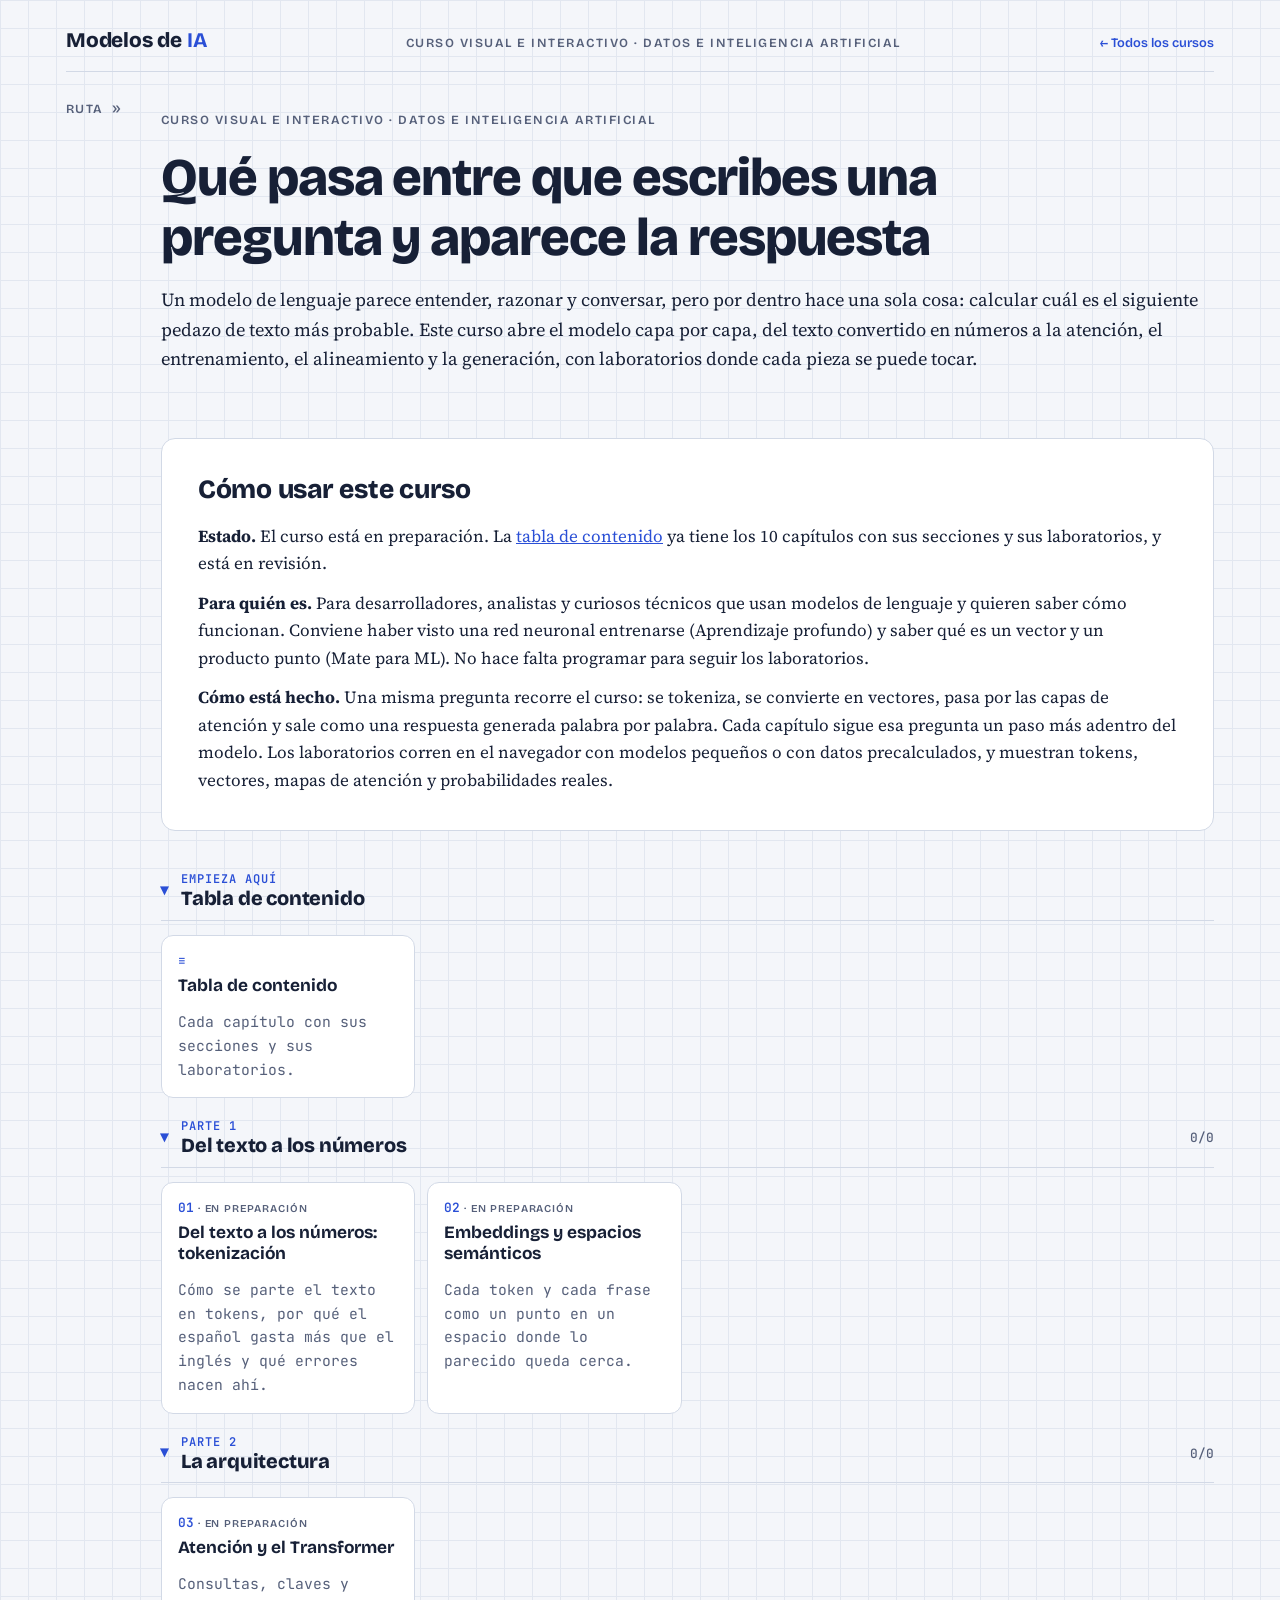
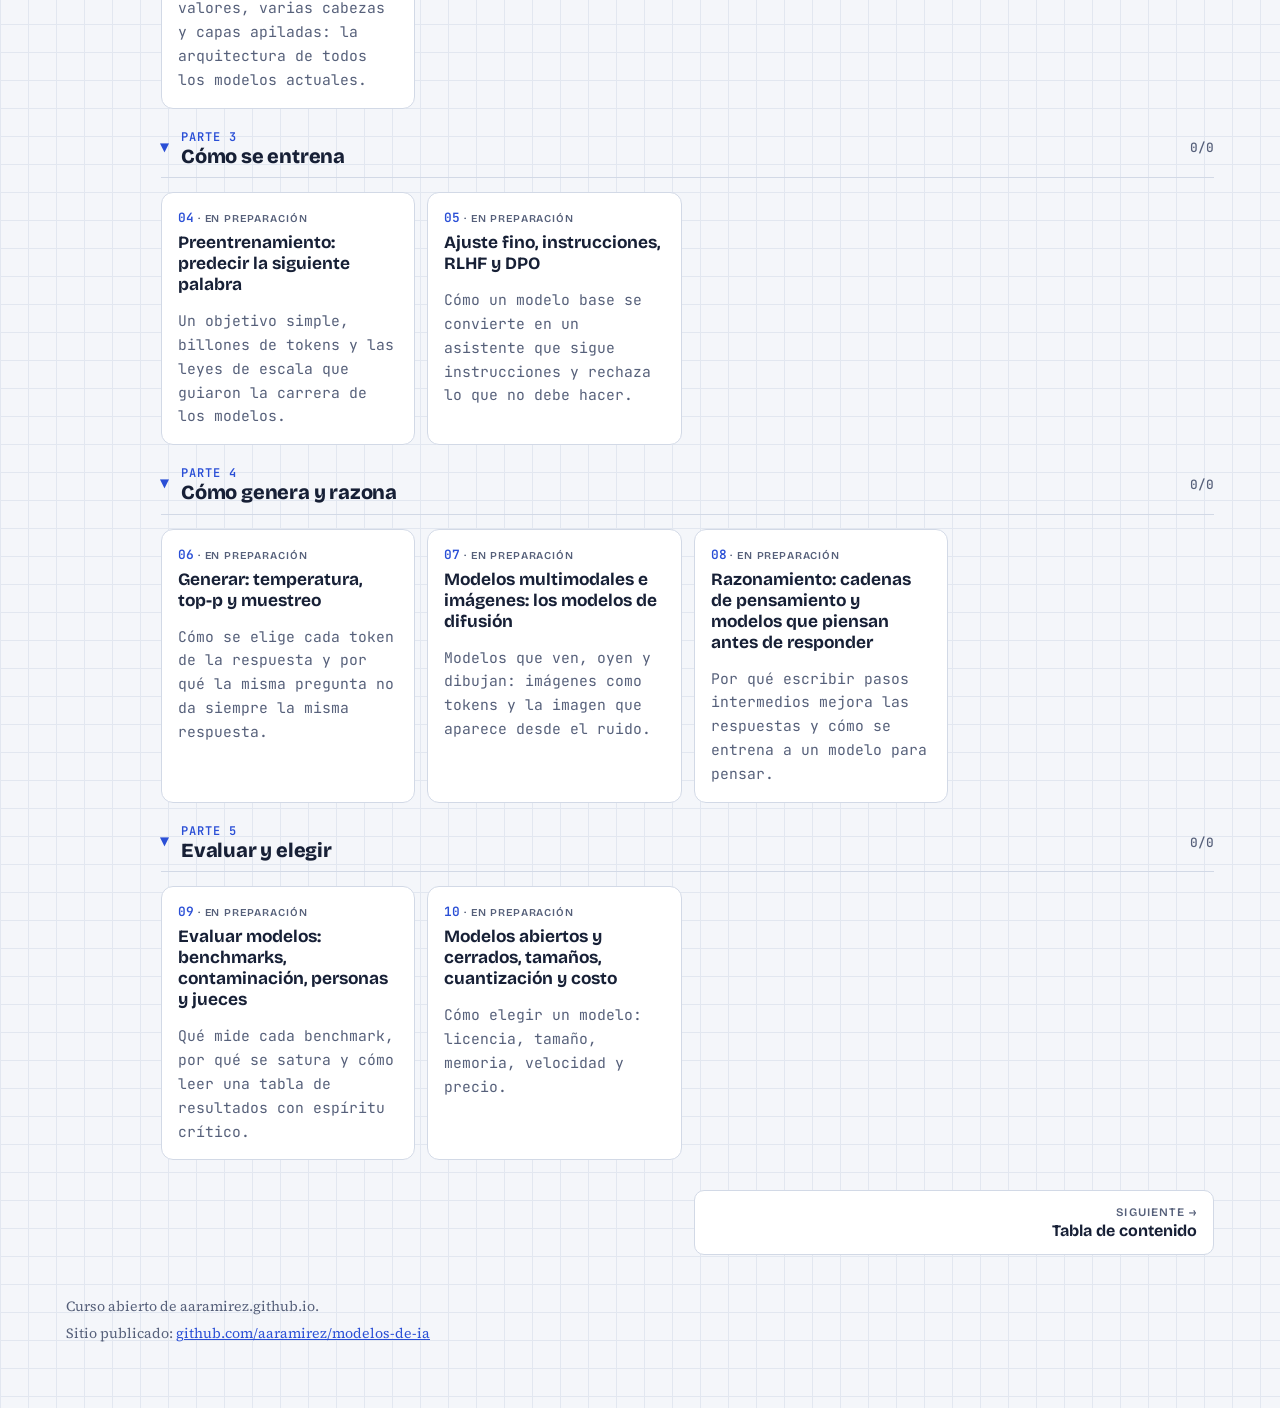
==== index.html @ e54ba70a "Portada y tabla de contenido para revisión" ====
<!doctype html>
<html lang="es">
<head>
<!-- Google Tag Manager -->
<script>(function(w,d,s,l,i){w[l]=w[l]||[];w[l].push({'gtm.start':
new Date().getTime(),event:'gtm.js'});var f=d.getElementsByTagName(s)[0],
j=d.createElement(s),dl=l!='dataLayer'?'&l='+l:'';j.async=true;j.src=
'https://www.googletagmanager.com/gtm.js?id='+i+dl;f.parentNode.insertBefore(j,f);
})(window,document,'script','dataLayer','GTM-KX76XF8R');</script>
<!-- End Google Tag Manager -->
<meta charset="utf-8">
<meta name="viewport" content="width=device-width, initial-scale=1, viewport-fit=cover">
<title>Modelos de IA</title>
<meta name="claude:viewport-fit-sides" content="cover">
<meta name="description" content="Cómo funciona por dentro un modelo de lenguaje: tokens, embeddings, atención y el Transformer, cómo se entrena y se alinea, cómo genera y razona, y cómo se evalúa y se elige.">
<link rel="preconnect" href="https://fonts.googleapis.com">
<link rel="preconnect" href="https://fonts.gstatic.com" crossorigin>
<link rel="stylesheet" href="https://fonts.googleapis.com/css2?family=Bricolage+Grotesque:opsz,wght@12..96,500;12..96,700;12..96,800&family=JetBrains+Mono:wght@400;600&family=Source+Serif+4:ital,opsz,wght@0,8..60,400;0,8..60,600;1,8..60,400;1,8..60,600&display=swap">
<link rel="stylesheet" href="assets/style.css">
</head>
<body>
<!-- Google Tag Manager (noscript) -->
<noscript><iframe src="https://www.googletagmanager.com/ns.html?id=GTM-KX76XF8R"
height="0" width="0" style="display:none;visibility:hidden"></iframe></noscript>
<!-- End Google Tag Manager (noscript) -->
<div class="wrap" data-page="index">
<header class="topbar"><a class="brand" href="index.html">Modelos de <b>IA</b></a><span class="eyebrow">Curso visual e interactivo · Datos e inteligencia artificial</span><a class="al-sitio" href="https://aaramirez.github.io/">← Todos los cursos</a></header>
<div class="layout">
<nav class="toc" id="toc" aria-label="Ruta de aprendizaje"></nav>
<main>

<header class="hero">
  <span class="eyebrow">Curso visual e interactivo · Datos e inteligencia artificial</span>
  <h1>Qué pasa entre que escribes una pregunta y aparece la respuesta</h1>
  <p class="lede">Un modelo de lenguaje parece entender, razonar y conversar, pero por dentro hace una sola cosa: calcular cuál es el siguiente pedazo de texto más probable. Este curso abre el modelo capa por capa, del texto convertido en números a la atención, el entrenamiento, el alineamiento y la generación, con laboratorios donde cada pieza se puede tocar.</p>
</header>

<section>
  <h2>Cómo usar este curso</h2>
  <div class="prose">
    <p><b>Estado.</b> El curso está en preparación. La <a href="temario.html">tabla de contenido</a> ya tiene los 10 capítulos con sus secciones y sus laboratorios, y está en revisión.</p>
    <p><b>Para quién es.</b> Para desarrolladores, analistas y curiosos técnicos que usan modelos de lenguaje y quieren saber cómo funcionan. Conviene haber visto una red neuronal entrenarse (Aprendizaje profundo) y saber qué es un vector y un producto punto (Mate para ML). No hace falta programar para seguir los laboratorios.</p>
    <p><b>Cómo está hecho.</b> Una misma pregunta recorre el curso: se tokeniza, se convierte en vectores, pasa por las capas de atención y sale como una respuesta generada palabra por palabra. Cada capítulo sigue esa pregunta un paso más adentro del modelo. Los laboratorios corren en el navegador con modelos pequeños o con datos precalculados, y muestran tokens, vectores, mapas de atención y probabilidades reales.</p>
  </div>
</section>

<details class="stage" id="temario" open><summary><h2><span class="pn">Empieza aquí</span> Tabla de contenido</h2></summary>
  <div class="mods">
    <a class="mod" href="temario.html"><span class="n">≡</span><b>Tabla de contenido</b><p>Cada capítulo con sus secciones y sus laboratorios.</p></a>
  </div>
</details>

<details class="stage" id="parte-1" open><summary><h2><span class="pn">Parte 1</span> Del texto a los números</h2><span class="cuenta" data-etapa-cuenta="1"></span></summary>
  <div class="mods">
    <div class="mod soon" data-id="tokenizacion"><span class="n">01</span><b>Del texto a los números: tokenización</b><p>Cómo se parte el texto en tokens, por qué el español gasta más que el inglés y qué errores nacen ahí.</p></div>
    <div class="mod soon" data-id="embeddings"><span class="n">02</span><b>Embeddings y espacios semánticos</b><p>Cada token y cada frase como un punto en un espacio donde lo parecido queda cerca.</p></div>
  </div>
</details>

<details class="stage" id="parte-2" open><summary><h2><span class="pn">Parte 2</span> La arquitectura</h2><span class="cuenta" data-etapa-cuenta="2"></span></summary>
  <div class="mods">
    <div class="mod soon" data-id="atencion-y-transformer"><span class="n">03</span><b>Atención y el Transformer</b><p>Consultas, claves y valores, varias cabezas y capas apiladas: la arquitectura de todos los modelos actuales.</p></div>
  </div>
</details>

<details class="stage" id="parte-3" open><summary><h2><span class="pn">Parte 3</span> Cómo se entrena</h2><span class="cuenta" data-etapa-cuenta="3"></span></summary>
  <div class="mods">
    <div class="mod soon" data-id="preentrenamiento"><span class="n">04</span><b>Preentrenamiento: predecir la siguiente palabra</b><p>Un objetivo simple, billones de tokens y las leyes de escala que guiaron la carrera de los modelos.</p></div>
    <div class="mod soon" data-id="ajuste-y-alineamiento"><span class="n">05</span><b>Ajuste fino, instrucciones, RLHF y DPO</b><p>Cómo un modelo base se convierte en un asistente que sigue instrucciones y rechaza lo que no debe hacer.</p></div>
  </div>
</details>

<details class="stage" id="parte-4" open><summary><h2><span class="pn">Parte 4</span> Cómo genera y razona</h2><span class="cuenta" data-etapa-cuenta="4"></span></summary>
  <div class="mods">
    <div class="mod soon" data-id="generar"><span class="n">06</span><b>Generar: temperatura, top-p y muestreo</b><p>Cómo se elige cada token de la respuesta y por qué la misma pregunta no da siempre la misma respuesta.</p></div>
    <div class="mod soon" data-id="multimodales-y-difusion"><span class="n">07</span><b>Modelos multimodales e imágenes: los modelos de difusión</b><p>Modelos que ven, oyen y dibujan: imágenes como tokens y la imagen que aparece desde el ruido.</p></div>
    <div class="mod soon" data-id="razonamiento"><span class="n">08</span><b>Razonamiento: cadenas de pensamiento y modelos que piensan antes de responder</b><p>Por qué escribir pasos intermedios mejora las respuestas y cómo se entrena a un modelo para pensar.</p></div>
  </div>
</details>

<details class="stage" id="parte-5" open><summary><h2><span class="pn">Parte 5</span> Evaluar y elegir</h2><span class="cuenta" data-etapa-cuenta="5"></span></summary>
  <div class="mods">
    <div class="mod soon" data-id="evaluar-modelos"><span class="n">09</span><b>Evaluar modelos: benchmarks, contaminación, personas y jueces</b><p>Qué mide cada benchmark, por qué se satura y cómo leer una tabla de resultados con espíritu crítico.</p></div>
    <div class="mod soon" data-id="abiertos-cerrados-y-costo"><span class="n">10</span><b>Modelos abiertos y cerrados, tamaños, cuantización y costo</b><p>Cómo elegir un modelo: licencia, tamaño, memoria, velocidad y precio.</p></div>
  </div>
</details>



<nav class="pager" id="pager" aria-label="Capítulo anterior y siguiente"></nav>
</main>
</div>
<footer><span>Curso abierto de aaramirez.github.io.</span><span>Sitio publicado: <a href="https://github.com/aaramirez/modelos-de-ia" target="_blank" rel="noopener">github.com/aaramirez/modelos-de-ia</a></span></footer>
</div>
<script src="assets/lab.js"></script>
</body>
</html>
---- assets/style.css ----
/* Cuaderno cuadriculado: índice lateral fijo (ruta de aprendizaje) + columna de lectura con laboratorios interactivos */
:root{
  --paper:#f4f6fa; --card:#ffffff; --ink:#172036; --muted:#56607a; --line:#d2d9e6; --grid:#e2e7f0;
  --accent:#2a4fd6; --accent-soft:#e4eaff; --warm:#d4492f; --warm-soft:#fde7e1; --good:#16845a; --good-soft:#dff3ea;
  --mark:rgba(255,206,46,.5);
  --f-display:"Bricolage Grotesque","Segoe UI",system-ui,sans-serif;
  --f-body:"Source Serif 4",Georgia,"Times New Roman",serif;
  --f-mono:"JetBrains Mono",ui-monospace,Consolas,monospace;
}
@media (prefers-color-scheme: dark){
  :root:not([data-theme="light"]){
    --paper:#0e1422; --card:#151d2f; --ink:#e5eaf6; --muted:#9ba6c3; --line:#2b3651; --grid:#1b2438;
    --accent:#8aa4ff; --accent-soft:#1e2a4d; --warm:#ff8166; --warm-soft:#3a2026; --good:#55cf98; --good-soft:#163328;
    --mark:rgba(240,196,40,.32); color-scheme:dark;
  }
}
:root[data-theme="dark"]{
  --paper:#0e1422; --card:#151d2f; --ink:#e5eaf6; --muted:#9ba6c3; --line:#2b3651; --grid:#1b2438;
  --accent:#8aa4ff; --accent-soft:#1e2a4d; --warm:#ff8166; --warm-soft:#3a2026; --good:#55cf98; --good-soft:#163328;
  --mark:rgba(240,196,40,.32); color-scheme:dark;
}
*{box-sizing:border-box}
html{scroll-behavior:smooth;scroll-padding-top:72px}
@media (prefers-reduced-motion: reduce){html{scroll-behavior:auto}}
body{
  margin:0;background-color:var(--paper);color:var(--ink);
  background-image:linear-gradient(var(--grid) 1px,transparent 1px),linear-gradient(90deg,var(--grid) 1px,transparent 1px);
  background-size:28px 28px;
  font:400 17px/1.62 var(--f-body);
}
body::before{content:"";position:fixed;inset:0 0 auto;height:env(safe-area-inset-top,0px);z-index:10;background:var(--paper)}
a{color:var(--accent)}
a:focus-visible,button:focus-visible,input:focus-visible,summary:focus-visible{outline:2px solid var(--accent);outline-offset:2px;border-radius:4px}
.wrap{max-width:1180px;margin:0 auto;padding-left:max(16px,env(safe-area-inset-left,0px));padding-right:max(16px,env(safe-area-inset-right,0px));padding-block:28px 64px}
h1,h2,h3{font-family:var(--f-display);text-wrap:balance;line-height:1.12;margin:0}
h1{font-size:clamp(2rem,5vw,3.3rem);font-weight:800;letter-spacing:-.02em}
h2{font-size:clamp(1.6rem,3.4vw,2.2rem);font-weight:800;letter-spacing:-.01em}
h3{font-size:1.18rem;font-weight:700}
p{margin:0}
var,.v{font-family:var(--f-body);font-style:italic}
.bf{font-weight:700;font-style:normal}
code,.mono{font-family:var(--f-mono);font-size:.86em}
.hl{background:linear-gradient(transparent 58%,var(--mark) 58%);padding:0 .1em}
.eyebrow{font-family:var(--f-display);font-weight:600;font-size:.78rem;letter-spacing:.12em;text-transform:uppercase;color:var(--muted)}

/* Hero */
.hero{display:grid;gap:18px;padding-block:12px 34px}
.hero .lede{font-size:1.15rem;color:var(--ink)}
.eq-hero{display:flex;flex-wrap:wrap;align-items:flex-start;gap:6px 10px;margin-top:8px;padding:22px 20px 16px;background:var(--card);border:1px solid var(--line);border-radius:12px}
.eq-hero .op{font:400 clamp(2rem,6vw,3.4rem)/1 var(--f-body);color:var(--muted);padding-top:2px}
.tk{display:grid;justify-items:center;gap:6px;text-decoration:none;color:var(--ink);padding:2px 6px 6px;border-radius:8px;transition:background .15s}
.tk:hover{background:var(--accent-soft)}
.tk .sym{font:italic 600 clamp(2rem,6vw,3.4rem)/1 var(--f-body);color:var(--accent)}
.tk .sym.bf{font-style:normal}
.tk .lab{font:600 .72rem/1.2 var(--f-display);letter-spacing:.06em;text-transform:uppercase;color:var(--muted);text-align:center;border-top:2px solid var(--accent);padding-top:5px}
.eq-hero .train{flex-basis:100%;font-size:.98rem;color:var(--muted);border-top:1px dashed var(--line);padding-top:12px;margin-top:6px}

/* Layout */
.layout{display:grid;grid-template-columns:230px minmax(0,1fr);gap:40px;align-items:start}
.toc{position:sticky;top:calc(env(safe-area-inset-top,0px) + 16px);display:grid;gap:14px;font-family:var(--f-display)}
.toc ol{list-style:none;margin:0;padding:0;display:grid;gap:2px}
.toc a{display:grid;grid-template-columns:28px 1fr 16px;align-items:center;gap:6px;padding:7px 8px;border-radius:7px;color:var(--ink);text-decoration:none;font-size:.95rem;font-weight:500}
.toc a:hover{background:var(--card)}
.toc a.active{background:var(--card);box-shadow:inset 3px 0 0 var(--accent)}
.toc .n{font-family:var(--f-mono);font-size:.75rem;color:var(--muted)}
.toc .ck{width:14px;height:14px;border-radius:50%;border:1.5px solid var(--line)}
.toc a.done .ck{background:var(--good);border-color:var(--good)}
.prog{display:grid;gap:6px;font-size:.82rem;color:var(--muted)}
.prog .bar{height:6px;background:var(--line);border-radius:3px;overflow:hidden}
.prog .bar i{display:block;height:100%;width:0;background:var(--good);transition:width .3s}
@media (max-width:900px){
  .layout{grid-template-columns:minmax(0,1fr);gap:20px}
  .toc{top:env(safe-area-inset-top,0px);z-index:5;background:var(--paper);margin-inline:-16px;padding:8px 16px;border-bottom:1px solid var(--line)}
  .toc .ruta>summary{display:flex;align-items:baseline;gap:10px;cursor:pointer;padding:4px 0}
  .toc .ruta>summary .aqui{min-width:0;font-size:.92rem;font-weight:600;color:var(--ink);white-space:nowrap;overflow:hidden;text-overflow:ellipsis}
  .toc .ruta>summary::after{content:"▾";margin-left:auto;color:var(--muted)}
  .toc .ruta[open]>summary::after{content:"▴"}
  .toc .ruta[open]{max-height:72vh;overflow-y:auto;padding-bottom:8px}
}

/* Secciones */
main{display:grid;gap:30px;min-width:0}
section{background:var(--card);border:1px solid var(--line);border-radius:14px;padding:clamp(20px,4vw,36px);display:grid;gap:18px;min-width:0}
.sec-head{display:grid;gap:6px}
.sec-head .num{font:600 .8rem var(--f-mono);color:var(--accent)}
.prose{display:grid;gap:12px}
.cards{display:grid;grid-template-columns:repeat(auto-fit,minmax(min(100%,200px),1fr));gap:12px}
.fact{border:1px solid var(--line);border-radius:10px;padding:14px 16px;display:grid;gap:6px;align-content:start;background:var(--paper)}
.fact h3{font-size:1rem}
.fact .ex{font-family:var(--f-mono);font-size:.85rem;color:var(--accent)}
.fact p{font-size:.94rem}
.eq{font-size:1.25rem;padding:12px 16px;background:var(--paper);border-radius:8px;overflow-x:auto;white-space:nowrap}
.eq small{font-size:.8rem;color:var(--muted);font-family:var(--f-display);margin-left:10px;white-space:normal}
.ml{border-left:4px solid var(--good);background:var(--good-soft);padding:12px 16px;border-radius:0 8px 8px 0;display:grid;gap:4px}
.ml>b{font-family:var(--f-display);font-size:.78rem;letter-spacing:.1em;text-transform:uppercase;color:var(--good)}
.tbl{overflow-x:auto}
table{border-collapse:collapse;width:100%;font-size:.94rem}
th,td{text-align:left;padding:8px 10px;border-bottom:1px solid var(--line);vertical-align:top}
th{font-family:var(--f-display);font-size:.82rem;letter-spacing:.02em;color:var(--muted);font-weight:600}
td.num,th.num{text-align:right;font-family:var(--f-mono);font-variant-numeric:tabular-nums}
td .sym{font-size:1.2rem}

/* Laboratorios */
.lab{border:1.5px solid var(--accent);border-radius:12px;padding:16px;display:grid;gap:14px;min-width:0}
.lab-title{display:flex;align-items:baseline;gap:10px;flex-wrap:wrap}
.lab-title .tag{font:700 .7rem var(--f-display);letter-spacing:.12em;text-transform:uppercase;background:var(--accent);color:var(--card);padding:3px 8px;border-radius:4px}
.lab-title h3{font-size:1.05rem}
.lab canvas{width:100%;display:block;border-radius:8px;background:var(--card)}
.lab .hint{font-size:.9rem;color:var(--muted)}
.ctls{display:grid;grid-template-columns:repeat(auto-fit,minmax(min(100%,210px),1fr));gap:10px 18px}
.ctl{display:grid;grid-template-columns:1fr auto;align-items:center;gap:2px 10px;font:500 .86rem var(--f-display)}
.ctl input[type=range]{grid-column:1/-1;width:100%;accent-color:var(--accent)}
.ctl output{font-family:var(--f-mono);font-size:.85rem;color:var(--accent);font-variant-numeric:tabular-nums}
.btns{display:flex;flex-wrap:wrap;gap:6px}
button{font:600 .86rem var(--f-display);border:1px solid var(--line);background:var(--paper);color:var(--ink);padding:7px 12px;border-radius:7px;cursor:pointer}
button:hover{border-color:var(--accent)}
button[aria-pressed="true"]{background:var(--accent);color:var(--card);border-color:var(--accent)}
button.primary{background:var(--accent);color:var(--card);border-color:var(--accent)}
.readout{font-family:var(--f-mono);font-size:.88rem;background:var(--paper);border-radius:8px;padding:10px 12px;display:grid;gap:3px;font-variant-numeric:tabular-nums;overflow-x:auto}
.readout .big{font-size:1.05rem;color:var(--accent);font-weight:600}
.readout .warn{color:var(--warm);font-weight:600}
.readout .ok{color:var(--good);font-weight:600}
.split{display:grid;grid-template-columns:minmax(0,1.3fr) minmax(0,1fr);gap:16px;align-items:start}
@media (max-width:640px){.split{grid-template-columns:minmax(0,1fr)}}

/* Fracción */
.fbar{display:flex;height:34px;border-radius:6px;overflow:hidden;border:1px solid var(--line);gap:2px;background:var(--line)}
.fbar span{flex:1;background:var(--card)}
.fbar span.on{background:var(--accent)}
.trio{display:flex;flex-wrap:wrap;gap:8px 22px;align-items:baseline;font-family:var(--f-mono);font-size:1.25rem}
.trio em{font-style:normal;font-family:var(--f-display);font-size:.75rem;color:var(--muted);display:block;letter-spacing:.06em;text-transform:uppercase}

/* Matriz de confusión */
.cm{display:grid;grid-template-columns:auto 1fr 1fr;gap:4px;font-family:var(--f-display);font-size:.82rem;max-width:380px}
.cm .h{color:var(--muted);text-align:center;align-self:end;padding:4px}
.cm .rh{color:var(--muted);align-self:center;padding-right:6px;text-align:right}
.cm label{display:grid;gap:2px;padding:8px;border-radius:8px;font-weight:600}
.cm label.t{background:var(--good-soft)} .cm label.f{background:var(--warm-soft)}
.cm input{width:100%;font:600 1rem var(--f-mono);padding:4px 6px;border:1px solid var(--line);border-radius:5px;background:var(--card);color:var(--ink)}
.meters{display:grid;gap:8px}
.meter{display:grid;grid-template-columns:110px 1fr 58px;gap:8px;align-items:center;font-size:.86rem;font-family:var(--f-display)}
.meter .track{height:10px;background:var(--paper);border-radius:5px;overflow:hidden;border:1px solid var(--line)}
.meter .track i{display:block;height:100%;background:var(--accent)}
.meter output{font-family:var(--f-mono);text-align:right;font-variant-numeric:tabular-nums}

/* Multiplicación de matrices */
.mm{display:flex;flex-wrap:wrap;align-items:center;gap:12px;font-family:var(--f-mono);overflow-x:auto}
.mat{display:grid;gap:3px;padding:6px 8px;border-left:2px solid var(--ink);border-right:2px solid var(--ink);border-radius:6px}
.mat span{min-width:36px;text-align:center;padding:5px 4px;border-radius:5px;font-variant-numeric:tabular-nums}
.mat span.row{background:var(--accent-soft);color:var(--accent);font-weight:600}
.mat span.col{background:var(--warm-soft);color:var(--warm);font-weight:600}
.mat span.cell{background:var(--good-soft);color:var(--good);font-weight:600}
.mat span.q{color:var(--muted)}
.mm .x{font-size:1.3rem;color:var(--muted)}
.mm .dim{display:block;text-align:center;font-size:.72rem;color:var(--muted)}

/* Cadena */
.chain{display:flex;flex-wrap:wrap;align-items:center;gap:8px;font-family:var(--f-mono);font-size:.9rem}
.chain .box{border:1.5px solid var(--ink);border-radius:8px;padding:8px 12px;background:var(--card);text-align:center}
.chain .box small{display:block;font-family:var(--f-display);color:var(--muted);font-size:.72rem}
.chain .arr{color:var(--muted);text-align:center;font-size:.8rem}
.chain .arr b{display:block;color:var(--warm);font-weight:600}

/* Neurona */
.neuron svg{width:100%;height:auto;display:block}
.neuron text{font-family:var(--f-mono);font-size:13px;fill:var(--ink)}
.neuron .lbl{font-family:var(--f-display);font-size:11px;fill:var(--muted);letter-spacing:.05em}
.legend{display:flex;flex-wrap:wrap;gap:14px;font:500 .82rem var(--f-display);color:var(--muted)}
.legend i{display:inline-block;width:11px;height:11px;border-radius:50%;margin-right:5px;vertical-align:-1px}

/* Softmax */
.sm{display:grid;gap:8px}
.sm-row{display:grid;grid-template-columns:70px 1fr 64px;gap:10px;align-items:center;font:500 .9rem var(--f-display)}
.sm-row .track{height:22px;background:var(--paper);border:1px solid var(--line);border-radius:5px;overflow:hidden}
.sm-row .track i{display:block;height:100%;background:var(--accent);transition:width .15s}
.sm-row output{font-family:var(--f-mono);text-align:right}

/* Pasos */
.steps{list-style:none;margin:0;padding:0;display:grid;gap:8px;counter-reset:st}
.steps li{counter-increment:st;display:grid;grid-template-columns:34px 1fr;gap:10px;align-items:start}
.steps li::before{content:counter(st);font:700 .9rem var(--f-mono);color:var(--card);background:var(--ink);border-radius:50%;width:28px;height:28px;display:grid;place-items:center}

/* Quiz */
.quiz{display:grid;gap:8px}
.quiz h3{font-size:.8rem;letter-spacing:.12em;text-transform:uppercase;color:var(--muted)}
details{border:1px dashed var(--line);border-radius:8px;padding:10px 14px;background:var(--paper)}
summary{cursor:pointer;font-weight:600}
details p{margin-top:8px;color:var(--good);font-family:var(--f-mono);font-size:.9rem}

/* Videos */
.vids{display:flex;flex-wrap:wrap;gap:8px;align-items:center}
.vids>span{font:600 .74rem var(--f-display);letter-spacing:.1em;text-transform:uppercase;color:var(--muted);margin-right:4px}
.vid{display:inline-flex;align-items:center;gap:7px;font:500 .86rem var(--f-display);text-decoration:none;color:var(--ink);border:1px solid var(--line);border-radius:999px;padding:5px 12px 5px 9px;background:var(--paper)}
.vid::before{content:"";width:0;height:0;border-left:8px solid var(--warm);border-top:5px solid transparent;border-bottom:5px solid transparent}
.vid:hover{border-color:var(--warm)}
.vid small{color:var(--muted);font-size:.74rem}
.chan{display:grid;grid-template-columns:repeat(auto-fit,minmax(min(100%,250px),1fr));gap:12px}
.chan a{display:grid;gap:4px;text-decoration:none;color:var(--ink);border:1px solid var(--line);border-radius:10px;padding:14px;background:var(--paper)}
.chan a:hover{border-color:var(--warm)}
.chan b{font-family:var(--f-display);font-size:1.02rem}
.chan .lang{font:600 .7rem var(--f-display);letter-spacing:.1em;text-transform:uppercase;color:var(--warm)}
.chan p{font-size:.9rem;color:var(--muted)}

.got{display:flex;align-items:center;gap:10px;font:600 .92rem var(--f-display);border-top:1px solid var(--line);padding-top:14px;cursor:pointer}
.got input{width:20px;height:20px;accent-color:var(--good)}
footer{margin-top:40px;font-size:.88rem;color:var(--muted);display:grid;gap:4px}

/* ---- Sitio de varias páginas ---- */
.topbar{display:flex;flex-wrap:wrap;align-items:baseline;justify-content:space-between;gap:6px 16px;padding-bottom:18px;border-bottom:1px solid var(--line)}
.topbar .al-sitio{font:600 .8rem var(--f-display);color:var(--accent);text-decoration:none;white-space:nowrap}
.topbar .al-sitio:hover{text-decoration:underline}
.brand{font:800 1.3rem var(--f-display);color:var(--ink);text-decoration:none;letter-spacing:-.01em}
.brand b{color:var(--accent)}
.layout{margin-top:26px}
.toc ol{position:relative}
.toc details{border:0;border-radius:0;padding:0;background:none}
.toc summary{color:inherit;font-weight:inherit}
.toc{grid-template-columns:minmax(0,1fr)}
.toc .ruta{display:grid;grid-template-columns:minmax(0,1fr);gap:6px;min-width:0}
.toc summary{list-style:none}
.toc summary::-webkit-details-marker{display:none}
.toc .ruta>summary{display:flex;align-items:baseline}
@media (min-width:901px){.toc .ruta>summary{cursor:pointer;padding-bottom:4px;gap:8px}.toc .ruta>summary .aqui{display:none}.toc .ruta>summary::after{content:"«";color:var(--muted);font:600 .9rem var(--f-mono)}.toc .ruta:not([open])>summary::after{content:"»"}.toc .ruta>summary:hover .eyebrow{color:var(--accent)}.layout.toc-cerrada{grid-template-columns:auto minmax(0,1fr)}}
.toc .etapa>summary{display:flex;align-items:center;justify-content:space-between;gap:8px;padding:8px;border-radius:7px;cursor:pointer;font-size:.8rem;font-weight:700;color:var(--muted);letter-spacing:.02em}
.toc .etapa>summary::before{content:"▸";display:inline-block;width:12px;transition:transform .15s}
.toc .etapa[open]>summary::before{transform:rotate(90deg)}
.toc .etapa>summary>span:first-child{flex:1}
.toc .etapa>summary:hover{background:var(--card);color:var(--ink)}
.toc .etapa[open]>summary{color:var(--ink)}
.toc .etapa .cuenta{font:500 .72rem var(--f-mono);color:var(--muted)}
.toc .etapa>ol{padding-left:6px;margin-bottom:6px}
@media (prefers-reduced-motion: reduce){.toc .etapa>summary::before{transition:none}}
.page-head{display:grid;gap:10px;padding-block:2px 4px}
.page-head .num{font:600 .8rem var(--f-mono);color:var(--accent);letter-spacing:.06em}
.page-head .lede{font-size:1.12rem}
main section>h2{font-size:clamp(1.3rem,2.6vw,1.65rem)}
figure{margin:0}
.fig{display:grid;gap:6px;min-width:0}
.cap{font:600 .8rem/1.35 var(--f-display);letter-spacing:.02em;color:var(--muted)}
.cap .fa{color:var(--accent)} .cap .fw{color:var(--warm)}
.twin{display:grid;grid-template-columns:minmax(0,1fr) minmax(0,1fr);gap:14px}
@media (max-width:640px){.twin{grid-template-columns:minmax(0,1fr)}}
.got{border:1px solid var(--line);border-radius:10px;padding:14px 18px;background:var(--card)}
.pager{display:grid;grid-template-columns:1fr 1fr;gap:12px}
.pager a{display:grid;gap:2px;padding:14px 16px;border:1px solid var(--line);border-radius:10px;background:var(--card);text-decoration:none;color:var(--ink);font:700 1rem var(--f-display)}
.pager a small{font-weight:600;color:var(--muted);font-size:.72rem;letter-spacing:.1em;text-transform:uppercase}
.pager a.next{grid-column:2;text-align:right}
.pager a:hover{border-color:var(--accent)}
.stage{display:grid;gap:12px}
details.stage{display:block;border:0;border-radius:0;padding:0;background:none}
details.stage>summary{list-style:none;display:flex;align-items:center;gap:12px;padding:10px 0;border-bottom:1px solid var(--line)}
details.stage>summary::-webkit-details-marker{display:none}
details.stage>summary::before{content:"▸";color:var(--accent);font-size:1rem;transition:transform .15s}
details.stage[open]>summary::before{transform:rotate(90deg)}
details.stage>summary>h2{flex:1;min-width:0;font-size:1.25rem}
details.stage>summary:hover h2{color:var(--accent)}
details.stage .cuenta{font:500 .8rem var(--f-mono);color:var(--muted)}
details.stage>.mods{margin-top:14px}
details.stage+details.stage{margin-top:-20px}
@media (prefers-reduced-motion: reduce){details.stage>summary::before{transition:none}}
.stage>h2{font-size:1.25rem}
.mods{display:grid;grid-template-columns:repeat(auto-fill,minmax(min(100%,240px),1fr));gap:12px}
.mod{display:grid;gap:6px;align-content:start;padding:16px;border:1px solid var(--line);border-radius:12px;background:var(--card);text-decoration:none;color:var(--ink);position:relative}
.mod:hover{border-color:var(--accent)}
.mod .n{font:600 .8rem var(--f-mono);color:var(--accent)}
.mod b{font:700 1.08rem var(--f-display)}
.mod p{font-size:.92rem;color:var(--muted)}
.mod.done{border-color:var(--good)}
.mod.done::after{content:"Lo tengo claro";position:absolute;top:15px;right:16px;font:600 .66rem var(--f-display);letter-spacing:.08em;text-transform:uppercase;color:var(--good)}
.ref3b{border:1px solid var(--line);border-radius:10px;overflow:hidden}
.ref3b-h{display:flex;flex-wrap:wrap;justify-content:space-between;gap:4px 12px;align-items:baseline;padding:10px 14px;background:var(--accent-soft)}
.ref3b-h b{font:700 .95rem var(--f-display);color:var(--accent)}
.ref3b-h span{font:500 .78rem var(--f-display);color:var(--muted)}
.ref3b ul{list-style:none;margin:0;padding:0}
.ref3b li{display:grid;gap:2px;padding:10px 14px;border-top:1px solid var(--line)}
.ref3b li a{font:600 .95rem var(--f-display);text-decoration:none}
.ref3b li a:hover{text-decoration:underline}
.ref3b li span{font-size:.9rem;color:var(--muted)}
.compare td:first-child{font-family:var(--f-display);font-weight:600;color:var(--muted);font-size:.85rem}
.cards{grid-template-columns:repeat(auto-fit,minmax(min(100%,170px),1fr))}

/* ---- Ejercicios resueltos ---- */
.ej-item{border:1px solid var(--line);border-radius:12px;background:var(--paper);padding:16px 18px;display:grid;gap:12px;min-width:0}
.ej-q{display:flex;gap:12px;align-items:flex-start;min-width:0}
.ej-n{flex:none;width:30px;height:30px;border-radius:50%;background:var(--accent);color:var(--card);display:grid;place-items:center;font-family:var(--f-mono);font-weight:600;font-size:.85rem}
.ej-q>div{min-width:0}
.ej-q>div>b{display:block;font-family:var(--f-display);margin-bottom:4px}
.ej-sol{background:var(--card)}
.ej-sol p{color:inherit;font-family:var(--f-body);font-size:1rem}
.ej-steps{margin:10px 0 0 1.3em;display:grid;gap:8px}
.ej-steps .eq{font-size:1.05rem;margin-top:6px;white-space:normal}
.ej-sol p.ej-res{font-family:var(--f-mono);color:var(--good);font-weight:600;font-size:.95rem}
.ej-sol p.ej-ml{border-left:3px solid var(--warm);padding-left:10px;color:var(--muted)}

/* Curso telco: el viaje de un clic y capítulos en preparación */
.trip{display:flex;flex-wrap:wrap;align-items:center;gap:8px 6px;margin-top:8px;padding:20px;background:var(--card);border:1px solid var(--line);border-radius:12px}
.hop{display:grid;gap:2px;text-decoration:none;color:var(--ink);border:1.5px solid var(--ink);border-radius:8px;padding:8px 12px;background:var(--paper);text-align:center;transition:background .15s,border-color .15s}
.hop:hover{background:var(--accent-soft);border-color:var(--accent)}
.hop b{font:700 1rem var(--f-display)}
.hop small{font:500 .72rem var(--f-display);color:var(--muted)}
.trip .arr{color:var(--accent);font:600 1.1rem var(--f-mono)}
.trip .train{flex-basis:100%;font-size:.98rem;color:var(--muted);border-top:1px dashed var(--line);padding-top:12px;margin:6px 0 0}
.stage h2 .pn{display:block;font:600 .75rem var(--f-mono);letter-spacing:.08em;text-transform:uppercase;color:var(--accent)}
.stage{scroll-margin-top:72px}
.mod.soon .n::after{content:" · En preparación";font:600 .66rem var(--f-display);letter-spacing:.08em;text-transform:uppercase;color:var(--muted)}
.toc .soon{display:grid;grid-template-columns:28px 1fr 16px;align-items:center;gap:6px;padding:7px 8px;border-radius:7px;color:var(--muted);font-size:.95rem;font-weight:500;cursor:default}
.toc .soon .n{font:600 .78rem var(--f-mono)}
.toc .soon .ck{visibility:hidden}
@media (max-width:900px){.toc .soon{grid-template-columns:auto auto 12px;white-space:nowrap;padding:6px 10px;font-size:.88rem}}

/* ===== Biblioteca visual del libro (ver docs/biblioteca-visual.md) ===== */
:root{
  --c-fis:#b86a00; --c-fis-s:#fff0d4; --c-enl:#13804f; --c-enl-s:#dcf2e7; --c-red:#2a4fd6; --c-red-s:#e4eaff;
  --c-tra:#7a3fc4; --c-tra-s:#efe5fb; --c-apl:#c2185b; --c-apl-s:#fbe3ee;
  --d-casa:#0b7f86; --d-casa-s:#d9f1f2; --d-oper:#2a4fd6; --d-oper-s:#e4eaff; --d-inet:#56607a; --d-inet-s:#e8ebf2;
  --d-sis:#b8461f; --d-sis-s:#fbe6dc;
}
@media (prefers-color-scheme: dark){
  :root:not([data-theme="light"]){
    --c-fis:#f0a742; --c-fis-s:#3a2a12; --c-enl:#55cf98; --c-enl-s:#163328; --c-red:#8aa4ff; --c-red-s:#1e2a4d;
    --c-tra:#b98cf2; --c-tra-s:#2c2140; --c-apl:#f27aa8; --c-apl-s:#3a1c2a;
    --d-casa:#4fc9cf; --d-casa-s:#123236; --d-oper:#8aa4ff; --d-oper-s:#1e2a4d; --d-inet:#9ba6c3; --d-inet-s:#222b40;
    --d-sis:#ff9a73; --d-sis-s:#3a2219;
  }
}
:root[data-theme="dark"]{
  --c-fis:#f0a742; --c-fis-s:#3a2a12; --c-enl:#55cf98; --c-enl-s:#163328; --c-red:#8aa4ff; --c-red-s:#1e2a4d;
  --c-tra:#b98cf2; --c-tra-s:#2c2140; --c-apl:#f27aa8; --c-apl-s:#3a1c2a;
  --d-casa:#4fc9cf; --d-casa-s:#123236; --d-oper:#8aa4ff; --d-oper-s:#1e2a4d; --d-inet:#9ba6c3; --d-inet-s:#222b40;
  --d-sis:#ff9a73; --d-sis-s:#3a2219;
}
.sprite{position:absolute;width:0;height:0;overflow:hidden}
.analogia{border-left:4px solid var(--accent);background:var(--accent-soft);padding:12px 16px;border-radius:0 8px 8px 0;display:grid;gap:4px}
.analogia>b:first-child{font-family:var(--f-display);font-size:.78rem;letter-spacing:.1em;text-transform:uppercase;color:var(--accent)}
.caso{border-left:4px solid var(--warm);background:var(--warm-soft);padding:12px 16px;border-radius:0 8px 8px 0;display:grid;gap:4px}
.caso>b:first-child{font-family:var(--f-display);font-size:.78rem;letter-spacing:.1em;text-transform:uppercase;color:var(--warm)}
.analogia p,.caso p,.ml p{margin:0}
.fig{margin:0;display:grid;gap:10px;background:var(--card);border:1px solid var(--line);border-radius:12px;padding:14px;min-width:0}
.fig .lienzo{overflow-x:auto}
.fig svg{display:block;width:100%;height:auto;font-family:var(--f-display)}
.fig figcaption{font-size:.9rem;color:var(--muted);line-height:1.45}
.fig .falta{color:var(--muted);font-style:italic}
.fig .t{fill:var(--ink);font-size:13px}
.fig .t-b{font-weight:700}
.fig .t-m{fill:var(--muted)}
.fig .t-s{font-size:11px}
.fig .t-xs{font-size:10px;letter-spacing:.06em}
.fig .t-mono{font-family:var(--f-mono)}
.fig .caja{fill:var(--card);stroke:var(--line);stroke-width:1.2}
.fig .ln{stroke:var(--muted);stroke-width:1.4;fill:none}
.fig .ln-d{stroke-dasharray:4 4}
.fig .ico{color:var(--ink)}
.fig .fl-muted{fill:var(--muted)}
.fig .vida{stroke:var(--line);stroke-width:1.4;stroke-dasharray:3 5}
.fig a:hover .caja,.fig a:focus .caja{stroke:var(--accent);stroke-width:2}
.fig .pkt{fill:var(--warm)}
@media (prefers-reduced-motion: reduce){.fig .pkt{display:none}}
.fig .c-fis{fill:var(--c-fis-s);stroke:var(--c-fis)} .fig .k-fis{fill:var(--c-fis)} .fig .s-fis{stroke:var(--c-fis)}
.fig .c-enl{fill:var(--c-enl-s);stroke:var(--c-enl)} .fig .k-enl{fill:var(--c-enl)} .fig .s-enl{stroke:var(--c-enl)}
.fig .c-red{fill:var(--c-red-s);stroke:var(--c-red)} .fig .k-red{fill:var(--c-red)} .fig .s-red{stroke:var(--c-red)}
.fig .c-tra{fill:var(--c-tra-s);stroke:var(--c-tra)} .fig .k-tra{fill:var(--c-tra)} .fig .s-tra{stroke:var(--c-tra)}
.fig .c-apl{fill:var(--c-apl-s);stroke:var(--c-apl)} .fig .k-apl{fill:var(--c-apl)} .fig .s-apl{stroke:var(--c-apl)}
.fig .d-casa{fill:var(--d-casa-s);stroke:var(--d-casa)} .fig .k-casa{fill:var(--d-casa)}
.fig .d-oper{fill:var(--d-oper-s);stroke:var(--d-oper)} .fig .k-oper{fill:var(--d-oper)}
.fig .d-inet{fill:var(--d-inet-s);stroke:var(--d-inet)} .fig .k-inet{fill:var(--d-inet)}
.fig .d-sis{fill:var(--d-sis-s);stroke:var(--d-sis)} .fig .k-sis{fill:var(--d-sis)}
.fig .apagado{opacity:.28}
/* Lab cronómetro del clic */
.crono-bar{display:flex;height:38px;border-radius:8px;overflow:hidden;border:1px solid var(--line);background:var(--paper)}
.crono-bar i{display:block;height:100%;transition:width .3s ease;min-width:2px}
@media (prefers-reduced-motion: reduce){.crono-bar i{transition:none}}
.crono-ley{display:grid;grid-template-columns:repeat(auto-fill,minmax(min(100%,250px),1fr));gap:6px 14px;font:500 .86rem var(--f-display)}
.crono-ley span{display:flex;align-items:center;gap:8px}
.crono-ley i{width:12px;height:12px;border-radius:3px;flex:none}
.crono-ley b{margin-left:auto;font-family:var(--f-mono);font-weight:600;white-space:nowrap}
.crono-total{font:700 1.6rem var(--f-display)}
.crono-total small{font:500 .9rem var(--f-body);color:var(--muted);display:block}
.lab select{font:500 .92rem var(--f-display);padding:6px 8px;border:1px solid var(--line);border-radius:6px;background:var(--card);color:var(--ink);max-width:100%}
.lab .opciones{display:grid;grid-template-columns:repeat(auto-fill,minmax(min(100%,220px),1fr));gap:12px}
.lab .opciones label{display:grid;gap:4px;font:600 .82rem var(--f-display);color:var(--muted)}
section{grid-template-columns:minmax(0,1fr)}
.fig{grid-template-columns:minmax(0,1fr)}
.fig .lienzo{min-width:0}
.lab{grid-template-columns:minmax(0,1fr)}
.lab select{width:100%}
.lab .opciones label{min-width:0}
.prose code{overflow-wrap:anywhere}
[hidden]{display:none!important}
.lab>*{min-width:0}
.fig .k-warm{fill:var(--warm)} .fig .s-warm{stroke:var(--warm)}
.readout.texto{font-family:var(--f-body);white-space:normal}

/* ---- Prácticas y preguntas para investigar ---- */
.practica{border:1.5px dashed var(--good);border-radius:12px;padding:16px;display:grid;gap:10px;min-width:0;background:var(--card)}
.practica-title{display:flex;align-items:baseline;gap:10px;flex-wrap:wrap}
.practica-title .tag{font:700 .7rem var(--f-display);letter-spacing:.12em;text-transform:uppercase;background:var(--good);color:var(--card);padding:3px 8px;border-radius:4px}
.practica-title h3{font-size:1.05rem}
.practica pre{max-width:100%;overflow-x:auto}
.practica ol.steps,.practica ul{margin:0}
.investiga{display:grid;gap:8px;border:1px solid var(--line);border-radius:12px;padding:16px;background:var(--card)}
.investiga h3{font-size:.8rem;letter-spacing:.12em;text-transform:uppercase;color:var(--muted)}
.investiga ol{margin:0;padding-left:1.4em;display:grid;gap:8px}
.investiga li small{display:block;color:var(--muted);font-size:.85rem;margin-top:2px}
/* ---- Comandos: pestañas por sistema y copiar por línea ---- */
.cmds{border:1px solid var(--line);border-radius:10px;overflow:hidden;background:var(--paper);min-width:0}
.cmd-tabs{display:flex;flex-wrap:wrap;gap:2px;border-bottom:1px solid var(--line);background:var(--card);padding:4px 6px 0}
.cmd-tabs [role="tab"]{font:600 .8rem var(--f-display);padding:8px 12px;border:0;border-bottom:2px solid transparent;background:none;color:var(--muted);cursor:pointer;border-radius:6px 6px 0 0}
.cmd-tabs [role="tab"]:hover{color:var(--ink)}
.cmd-tabs [role="tab"][aria-selected="true"]{color:var(--ink);border-bottom-color:var(--good)}
.cmd-panel{display:grid;gap:6px;padding:10px 12px;min-width:0}
.cmd-panel[hidden]{display:none}
.cmd-nota{font-size:.82rem;color:var(--muted);margin:0}
.cmd-l{display:flex;align-items:center;gap:8px;min-width:0}
.cmd-l code{flex:1;min-width:0;overflow-x:auto;white-space:pre;font-size:.85rem;padding:7px 9px;background:var(--card);border:1px solid var(--line);border-radius:6px}
.cmd-c{font:.8rem var(--f-mono);color:var(--muted);padding:2px 2px 0;overflow-wrap:anywhere}
.copiar{flex:none;font:600 .74rem var(--f-display);padding:6px 10px;border:1px solid var(--line);border-radius:6px;background:var(--card);color:var(--ink);cursor:pointer}
.copiar:hover,.copiar:focus-visible{border-color:var(--good)}
.copiar.ok{background:var(--good);border-color:var(--good);color:var(--card)}
.code-copia{position:relative;min-width:0}
.code-copia pre{max-width:100%;overflow-x:auto;padding-right:84px}
.code-copia .copiar-todo{position:absolute;top:8px;right:8px}

/* ---- Libros de matemática: fórmulas, enunciados, demostraciones, ejercicios y prompts ---- */
.math-display{display:block;max-width:100%;overflow-x:auto;overflow-y:hidden;padding:6px 2px;margin:4px 0;text-align:center}
.math-display .katex-display{margin:0}
.math-display.con-numero{display:flex;align-items:center;gap:10px;overflow:visible;padding:6px 0}
.math-display.con-numero .formula{flex:1 1 0;width:0;min-width:0;overflow-x:auto;overflow-y:hidden}
.math-display.con-numero .eq-num{flex:none;font:500 .92rem var(--f-mono);color:var(--muted)}
.math-display:not([data-tex]),.math:not([data-tex]){font-family:var(--f-mono);font-size:.92em}
.enunciado{border-left:4px solid var(--accent);background:var(--card);padding:12px 16px;border-radius:0 8px 8px 0;display:grid;gap:6px;min-width:0;scroll-margin-top:24px}
.enunciado-definicion{border-left-color:var(--good)}
.enunciado-ejemplo{border-left-color:var(--warm)}
.enunciado-observacion{border-left-color:var(--line)}
.enunciado-teorema,.enunciado-proposicion,.enunciado-corolario,.enunciado-lema{background:var(--accent-soft)}
.enunciado p,.ejercicio p{margin:0}
.enunciado-t{font-family:var(--f-display)}
.enunciado-t b{font-weight:700}
.enunciado-t .nombre,.enunciado-t .nivel{color:var(--muted);font-weight:500}
.enunciado-t .nivel{letter-spacing:.1em}
.ejercicio{border:1px solid var(--line);border-radius:10px;padding:12px 16px;background:var(--card);display:grid;gap:6px;min-width:0;scroll-margin-top:24px}
details.demostracion,details.pista,details.solucion{background:var(--card);border-style:solid}
details.demostracion summary,details.pista summary,details.solucion summary{cursor:pointer;font:600 .95rem var(--f-display)}
details.demostracion p,details.pista p,details.solucion p{color:var(--ink);font-family:var(--f-body);font-size:1rem;margin-top:8px}
details.demostracion .qed{text-align:right;color:var(--muted)}
details.pista,details.solucion{margin-top:-8px}
.ref{white-space:nowrap}
.ref.falta{color:var(--warm);font-family:var(--f-mono);font-size:.9em}
.prompt{border:1.5px dashed var(--accent);border-radius:12px;padding:16px;display:grid;gap:10px;min-width:0;background:var(--card)}
.prompt-title{display:flex;align-items:baseline;gap:10px;flex-wrap:wrap}
.prompt-title .tag{font:700 .7rem var(--f-display);letter-spacing:.12em;text-transform:uppercase;background:var(--accent);color:var(--card);padding:3px 8px;border-radius:4px}
.prompt pre{white-space:pre-wrap}
.indice-enunciados{list-style:none;padding:0;display:grid;gap:4px}
.indice-enunciados a{text-decoration:none}

/* ---- Propio de este curso ---- */
/* Tabla de contenido: separa cada capítulo */
[data-page="temario"] .prose h3{margin-top:2rem;padding-top:1.4rem;border-top:1px solid var(--line)}
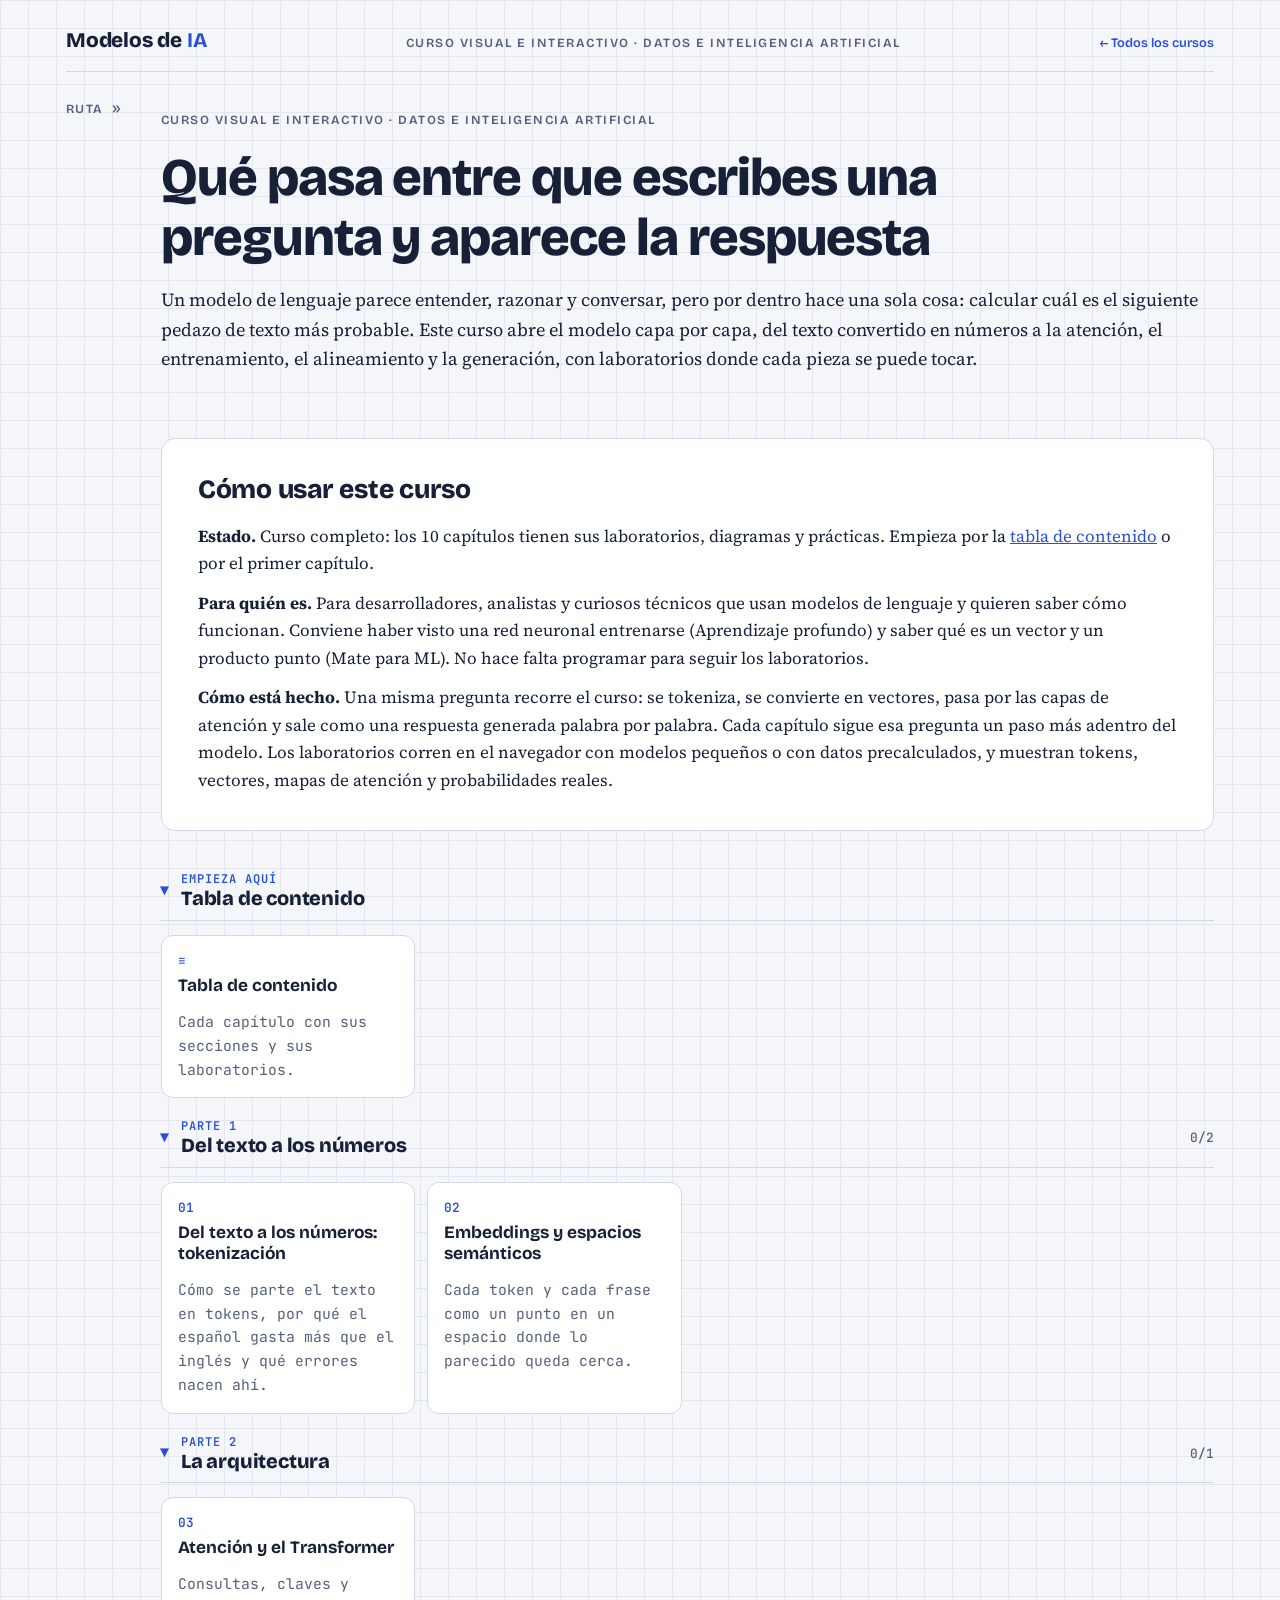
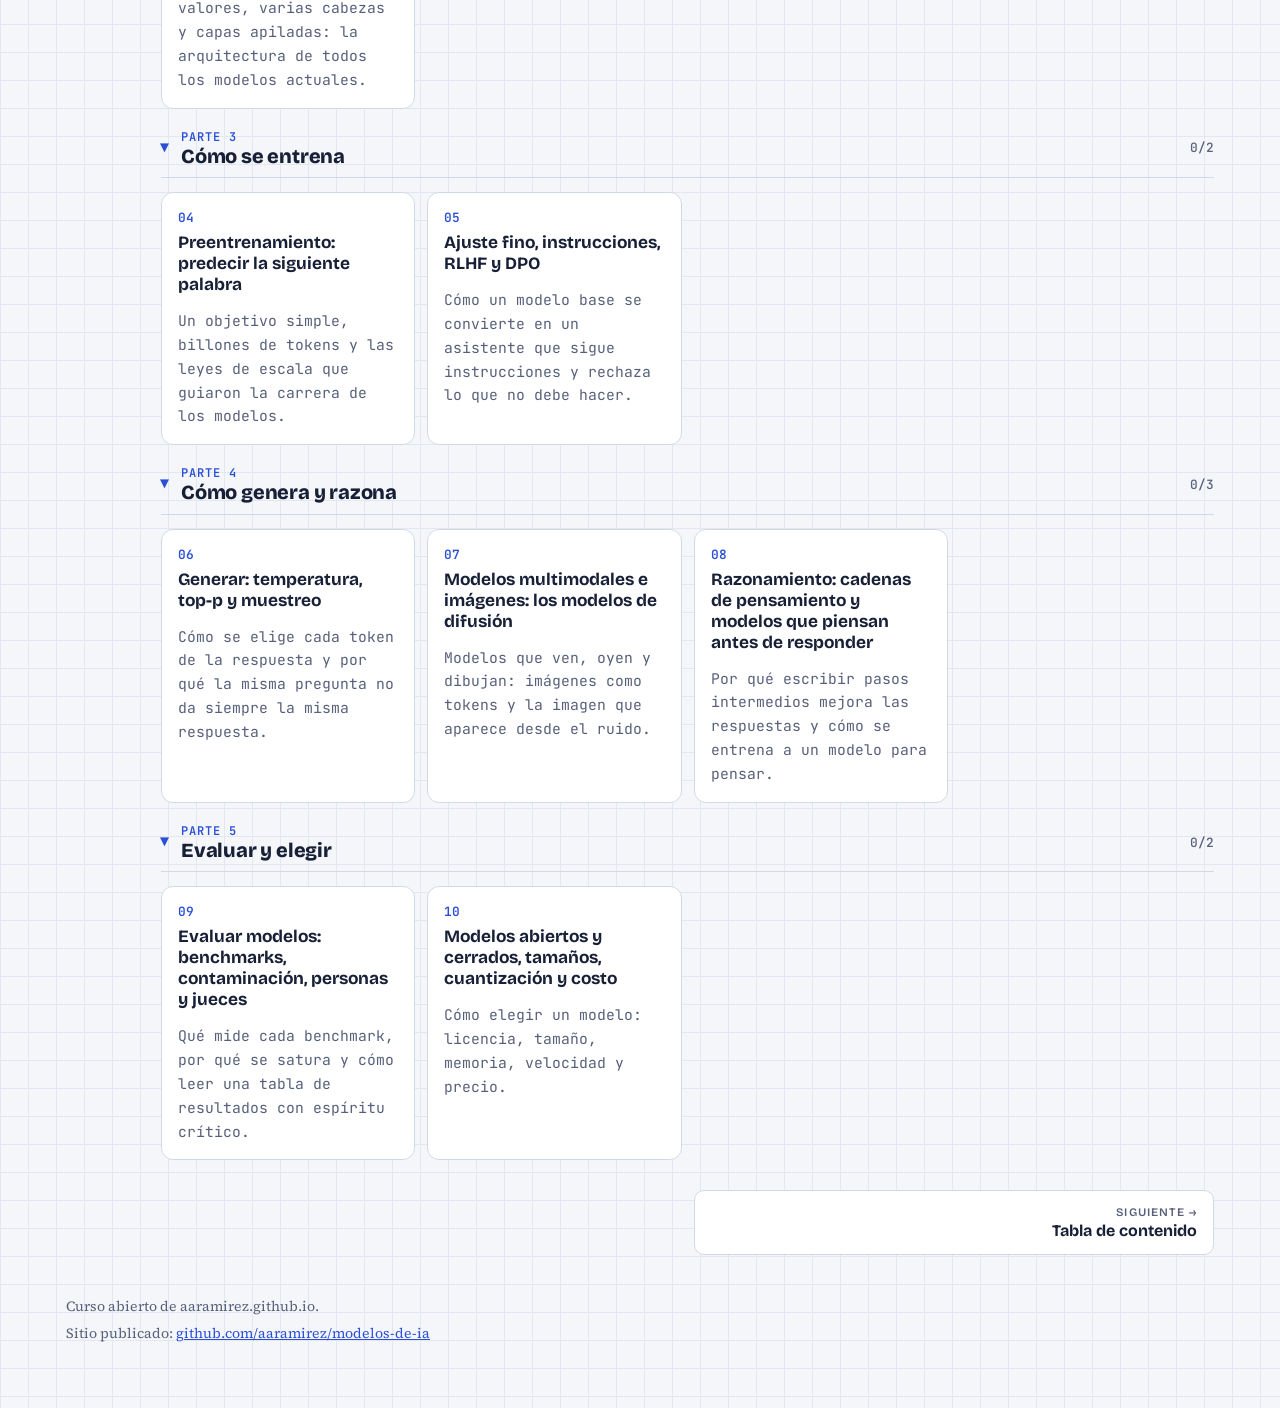
==== commit 96aea59a: "Curso completo: los 10 capítulos con sus laboratorios y diagramas" ====
--- a/index.html
+++ b/index.html
@@ -38,7 +38,7 @@
 <section>
   <h2>Cómo usar este curso</h2>
   <div class="prose">
-    <p><b>Estado.</b> El curso está en preparación. La <a href="temario.html">tabla de contenido</a> ya tiene los 10 capítulos con sus secciones y sus laboratorios, y está en revisión.</p>
+    <p><b>Estado.</b> Curso completo: los 10 capítulos tienen sus laboratorios, diagramas y prácticas. Empieza por la <a href="temario.html">tabla de contenido</a> o por el primer capítulo.</p>
     <p><b>Para quién es.</b> Para desarrolladores, analistas y curiosos técnicos que usan modelos de lenguaje y quieren saber cómo funcionan. Conviene haber visto una red neuronal entrenarse (Aprendizaje profundo) y saber qué es un vector y un producto punto (Mate para ML). No hace falta programar para seguir los laboratorios.</p>
     <p><b>Cómo está hecho.</b> Una misma pregunta recorre el curso: se tokeniza, se convierte en vectores, pasa por las capas de atención y sale como una respuesta generada palabra por palabra. Cada capítulo sigue esa pregunta un paso más adentro del modelo. Los laboratorios corren en el navegador con modelos pequeños o con datos precalculados, y muestran tokens, vectores, mapas de atención y probabilidades reales.</p>
   </div>
@@ -52,36 +52,36 @@
 
 <details class="stage" id="parte-1" open><summary><h2><span class="pn">Parte 1</span> Del texto a los números</h2><span class="cuenta" data-etapa-cuenta="1"></span></summary>
   <div class="mods">
-    <div class="mod soon" data-id="tokenizacion"><span class="n">01</span><b>Del texto a los números: tokenización</b><p>Cómo se parte el texto en tokens, por qué el español gasta más que el inglés y qué errores nacen ahí.</p></div>
-    <div class="mod soon" data-id="embeddings"><span class="n">02</span><b>Embeddings y espacios semánticos</b><p>Cada token y cada frase como un punto en un espacio donde lo parecido queda cerca.</p></div>
+    <a class="mod" data-id="tokenizacion" href="01-tokenizacion.html"><span class="n">01</span><b>Del texto a los números: tokenización</b><p>Cómo se parte el texto en tokens, por qué el español gasta más que el inglés y qué errores nacen ahí.</p></a>
+    <a class="mod" data-id="embeddings" href="02-embeddings.html"><span class="n">02</span><b>Embeddings y espacios semánticos</b><p>Cada token y cada frase como un punto en un espacio donde lo parecido queda cerca.</p></a>
   </div>
 </details>
 
 <details class="stage" id="parte-2" open><summary><h2><span class="pn">Parte 2</span> La arquitectura</h2><span class="cuenta" data-etapa-cuenta="2"></span></summary>
   <div class="mods">
-    <div class="mod soon" data-id="atencion-y-transformer"><span class="n">03</span><b>Atención y el Transformer</b><p>Consultas, claves y valores, varias cabezas y capas apiladas: la arquitectura de todos los modelos actuales.</p></div>
+    <a class="mod" data-id="atencion-y-transformer" href="03-atencion-y-transformer.html"><span class="n">03</span><b>Atención y el Transformer</b><p>Consultas, claves y valores, varias cabezas y capas apiladas: la arquitectura de todos los modelos actuales.</p></a>
   </div>
 </details>
 
 <details class="stage" id="parte-3" open><summary><h2><span class="pn">Parte 3</span> Cómo se entrena</h2><span class="cuenta" data-etapa-cuenta="3"></span></summary>
   <div class="mods">
-    <div class="mod soon" data-id="preentrenamiento"><span class="n">04</span><b>Preentrenamiento: predecir la siguiente palabra</b><p>Un objetivo simple, billones de tokens y las leyes de escala que guiaron la carrera de los modelos.</p></div>
-    <div class="mod soon" data-id="ajuste-y-alineamiento"><span class="n">05</span><b>Ajuste fino, instrucciones, RLHF y DPO</b><p>Cómo un modelo base se convierte en un asistente que sigue instrucciones y rechaza lo que no debe hacer.</p></div>
+    <a class="mod" data-id="preentrenamiento" href="04-preentrenamiento.html"><span class="n">04</span><b>Preentrenamiento: predecir la siguiente palabra</b><p>Un objetivo simple, billones de tokens y las leyes de escala que guiaron la carrera de los modelos.</p></a>
+    <a class="mod" data-id="ajuste-y-alineamiento" href="05-ajuste-y-alineamiento.html"><span class="n">05</span><b>Ajuste fino, instrucciones, RLHF y DPO</b><p>Cómo un modelo base se convierte en un asistente que sigue instrucciones y rechaza lo que no debe hacer.</p></a>
   </div>
 </details>
 
 <details class="stage" id="parte-4" open><summary><h2><span class="pn">Parte 4</span> Cómo genera y razona</h2><span class="cuenta" data-etapa-cuenta="4"></span></summary>
   <div class="mods">
-    <div class="mod soon" data-id="generar"><span class="n">06</span><b>Generar: temperatura, top-p y muestreo</b><p>Cómo se elige cada token de la respuesta y por qué la misma pregunta no da siempre la misma respuesta.</p></div>
-    <div class="mod soon" data-id="multimodales-y-difusion"><span class="n">07</span><b>Modelos multimodales e imágenes: los modelos de difusión</b><p>Modelos que ven, oyen y dibujan: imágenes como tokens y la imagen que aparece desde el ruido.</p></div>
-    <div class="mod soon" data-id="razonamiento"><span class="n">08</span><b>Razonamiento: cadenas de pensamiento y modelos que piensan antes de responder</b><p>Por qué escribir pasos intermedios mejora las respuestas y cómo se entrena a un modelo para pensar.</p></div>
+    <a class="mod" data-id="generar" href="06-generar.html"><span class="n">06</span><b>Generar: temperatura, top-p y muestreo</b><p>Cómo se elige cada token de la respuesta y por qué la misma pregunta no da siempre la misma respuesta.</p></a>
+    <a class="mod" data-id="multimodales-y-difusion" href="07-multimodales-y-difusion.html"><span class="n">07</span><b>Modelos multimodales e imágenes: los modelos de difusión</b><p>Modelos que ven, oyen y dibujan: imágenes como tokens y la imagen que aparece desde el ruido.</p></a>
+    <a class="mod" data-id="razonamiento" href="08-razonamiento.html"><span class="n">08</span><b>Razonamiento: cadenas de pensamiento y modelos que piensan antes de responder</b><p>Por qué escribir pasos intermedios mejora las respuestas y cómo se entrena a un modelo para pensar.</p></a>
   </div>
 </details>
 
 <details class="stage" id="parte-5" open><summary><h2><span class="pn">Parte 5</span> Evaluar y elegir</h2><span class="cuenta" data-etapa-cuenta="5"></span></summary>
   <div class="mods">
-    <div class="mod soon" data-id="evaluar-modelos"><span class="n">09</span><b>Evaluar modelos: benchmarks, contaminación, personas y jueces</b><p>Qué mide cada benchmark, por qué se satura y cómo leer una tabla de resultados con espíritu crítico.</p></div>
-    <div class="mod soon" data-id="abiertos-cerrados-y-costo"><span class="n">10</span><b>Modelos abiertos y cerrados, tamaños, cuantización y costo</b><p>Cómo elegir un modelo: licencia, tamaño, memoria, velocidad y precio.</p></div>
+    <a class="mod" data-id="evaluar-modelos" href="09-evaluar-modelos.html"><span class="n">09</span><b>Evaluar modelos: benchmarks, contaminación, personas y jueces</b><p>Qué mide cada benchmark, por qué se satura y cómo leer una tabla de resultados con espíritu crítico.</p></a>
+    <a class="mod" data-id="abiertos-cerrados-y-costo" href="10-abiertos-cerrados-y-costo.html"><span class="n">10</span><b>Modelos abiertos y cerrados, tamaños, cuantización y costo</b><p>Cómo elegir un modelo: licencia, tamaño, memoria, velocidad y precio.</p></a>
   </div>
 </details>
 
--- a/assets/style.css
+++ b/assets/style.css
@@ -40,6 +40,8 @@
 var,.v{font-family:var(--f-body);font-style:italic}
 .bf{font-weight:700;font-style:normal}
 code,.mono{font-family:var(--f-mono);font-size:.86em}
+code,pre,.mono{font-variant-ligatures:none}
+blockquote{margin:0;padding:6px 0 6px 16px;border-left:3px solid var(--line);color:var(--muted);font-style:italic}
 .hl{background:linear-gradient(transparent 58%,var(--mark) 58%);padding:0 .1em}
 .eyebrow{font-family:var(--f-display);font-weight:600;font-size:.78rem;letter-spacing:.12em;text-transform:uppercase;color:var(--muted)}
 
@@ -384,7 +386,7 @@
 .lab{grid-template-columns:minmax(0,1fr)}
 .lab select{width:100%}
 .lab .opciones label{min-width:0}
-.prose code{overflow-wrap:anywhere}
+.prose code,.practica code,.investiga code,.pruebate code,.practica a,.investiga a,.pruebate a{overflow-wrap:anywhere}
 [hidden]{display:none!important}
 .lab>*{min-width:0}
 .fig .k-warm{fill:var(--warm)} .fig .s-warm{stroke:var(--warm)}
@@ -419,6 +421,7 @@
 .code-copia{position:relative;min-width:0}
 .code-copia pre{max-width:100%;overflow-x:auto;padding-right:84px}
 .code-copia .copiar-todo{position:absolute;top:8px;right:8px}
+@media (max-width:640px){.code-copia .copiar-todo{position:static;display:block;width:fit-content;margin:0 0 6px auto}.code-copia pre{padding-right:12px}}
 
 /* ---- Libros de matemática: fórmulas, enunciados, demostraciones, ejercicios y prompts ---- */
 .math-display{display:block;max-width:100%;overflow-x:auto;overflow-y:hidden;padding:6px 2px;margin:4px 0;text-align:center}
@@ -452,6 +455,11 @@
 .indice-enunciados{list-style:none;padding:0;display:grid;gap:4px}
 .indice-enunciados a{text-decoration:none}
 
+/* ---- Aviso del curso (por ejemplo, material en proceso de curado) ---- */
+.aviso-curado{margin:0 0 16px;padding:10px 14px;border:1px solid var(--warm);border-left:4px solid var(--warm);border-radius:8px;background:var(--card);font:500 .92rem var(--f-display);color:var(--ink)}
+
 /* ---- Propio de este curso ---- */
 /* Tabla de contenido: separa cada capítulo */
 [data-page="temario"] .prose h3{margin-top:2rem;padding-top:1.4rem;border-top:1px solid var(--line)}
+/* Código sin ligaduras: «<|eot_id|>» o «->» se ven tal cual se escriben */
+code,pre,.cmd-l code{font-variant-ligatures:none}
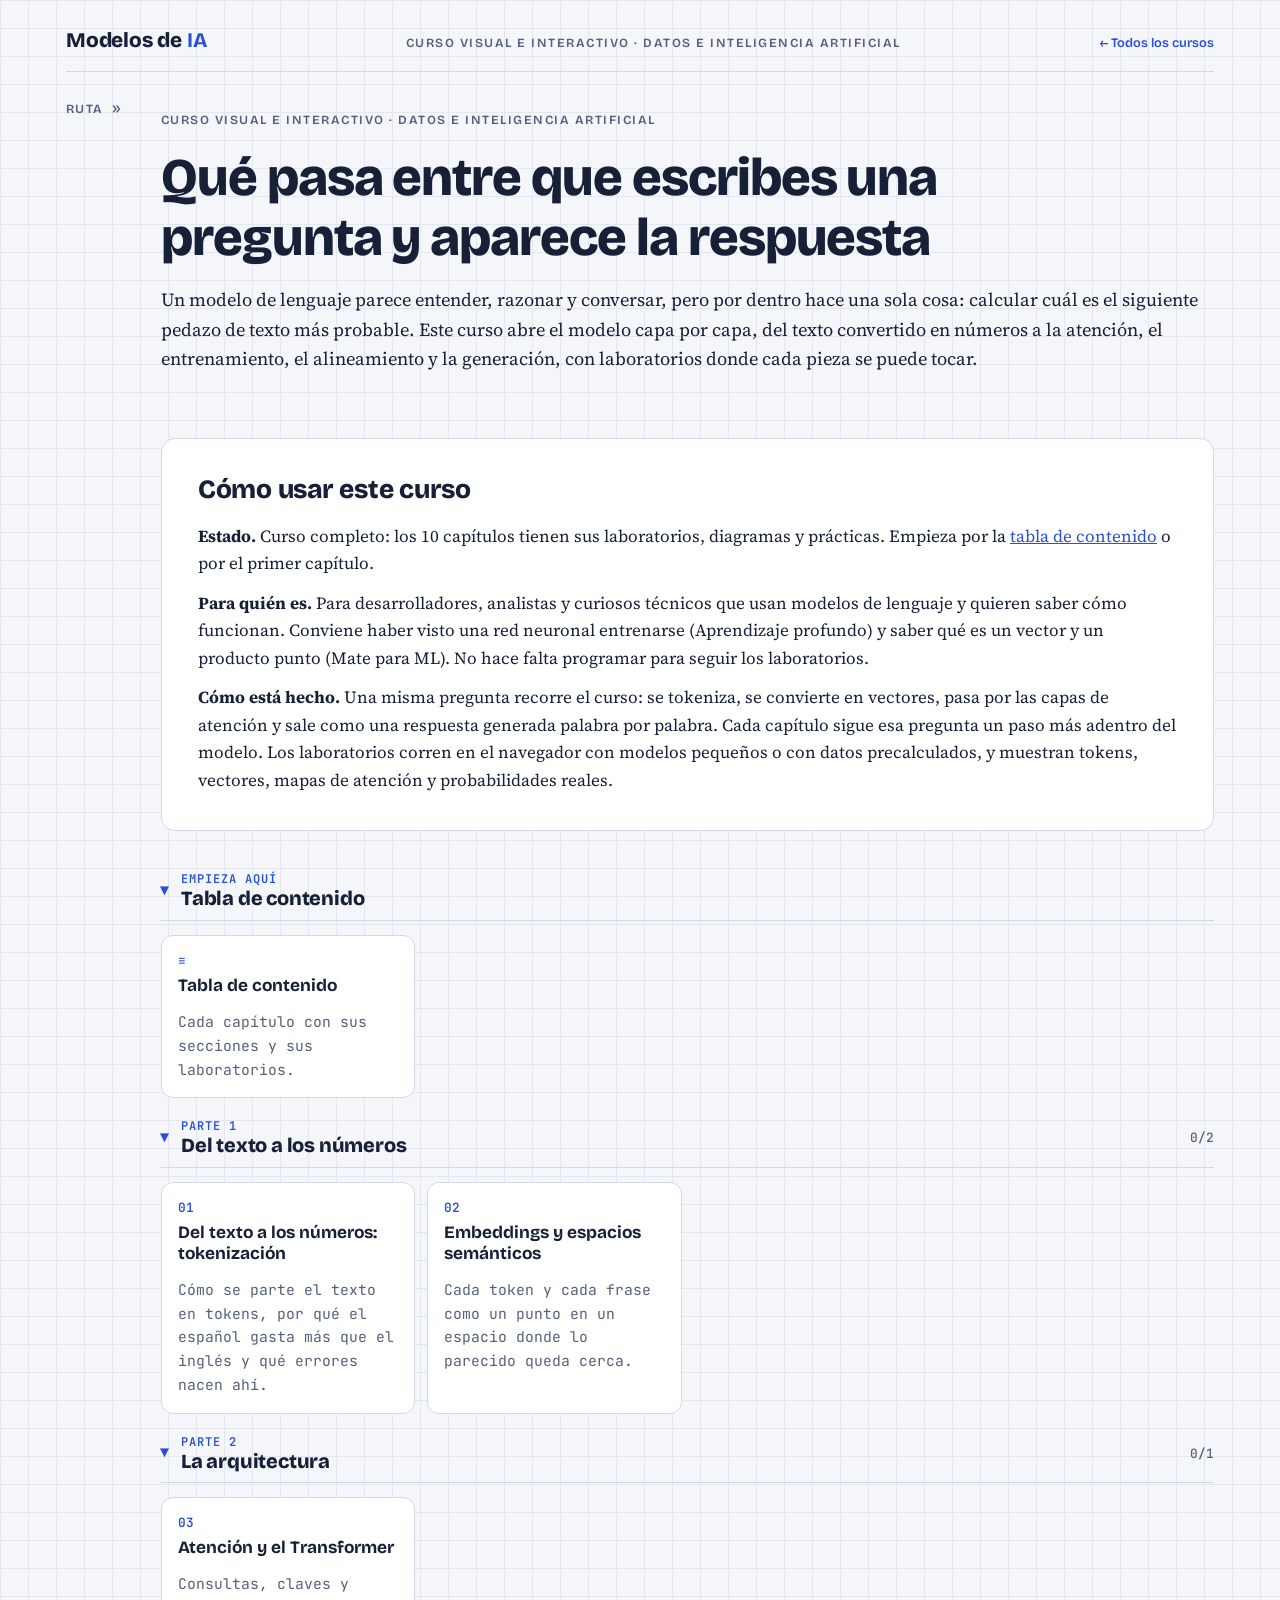
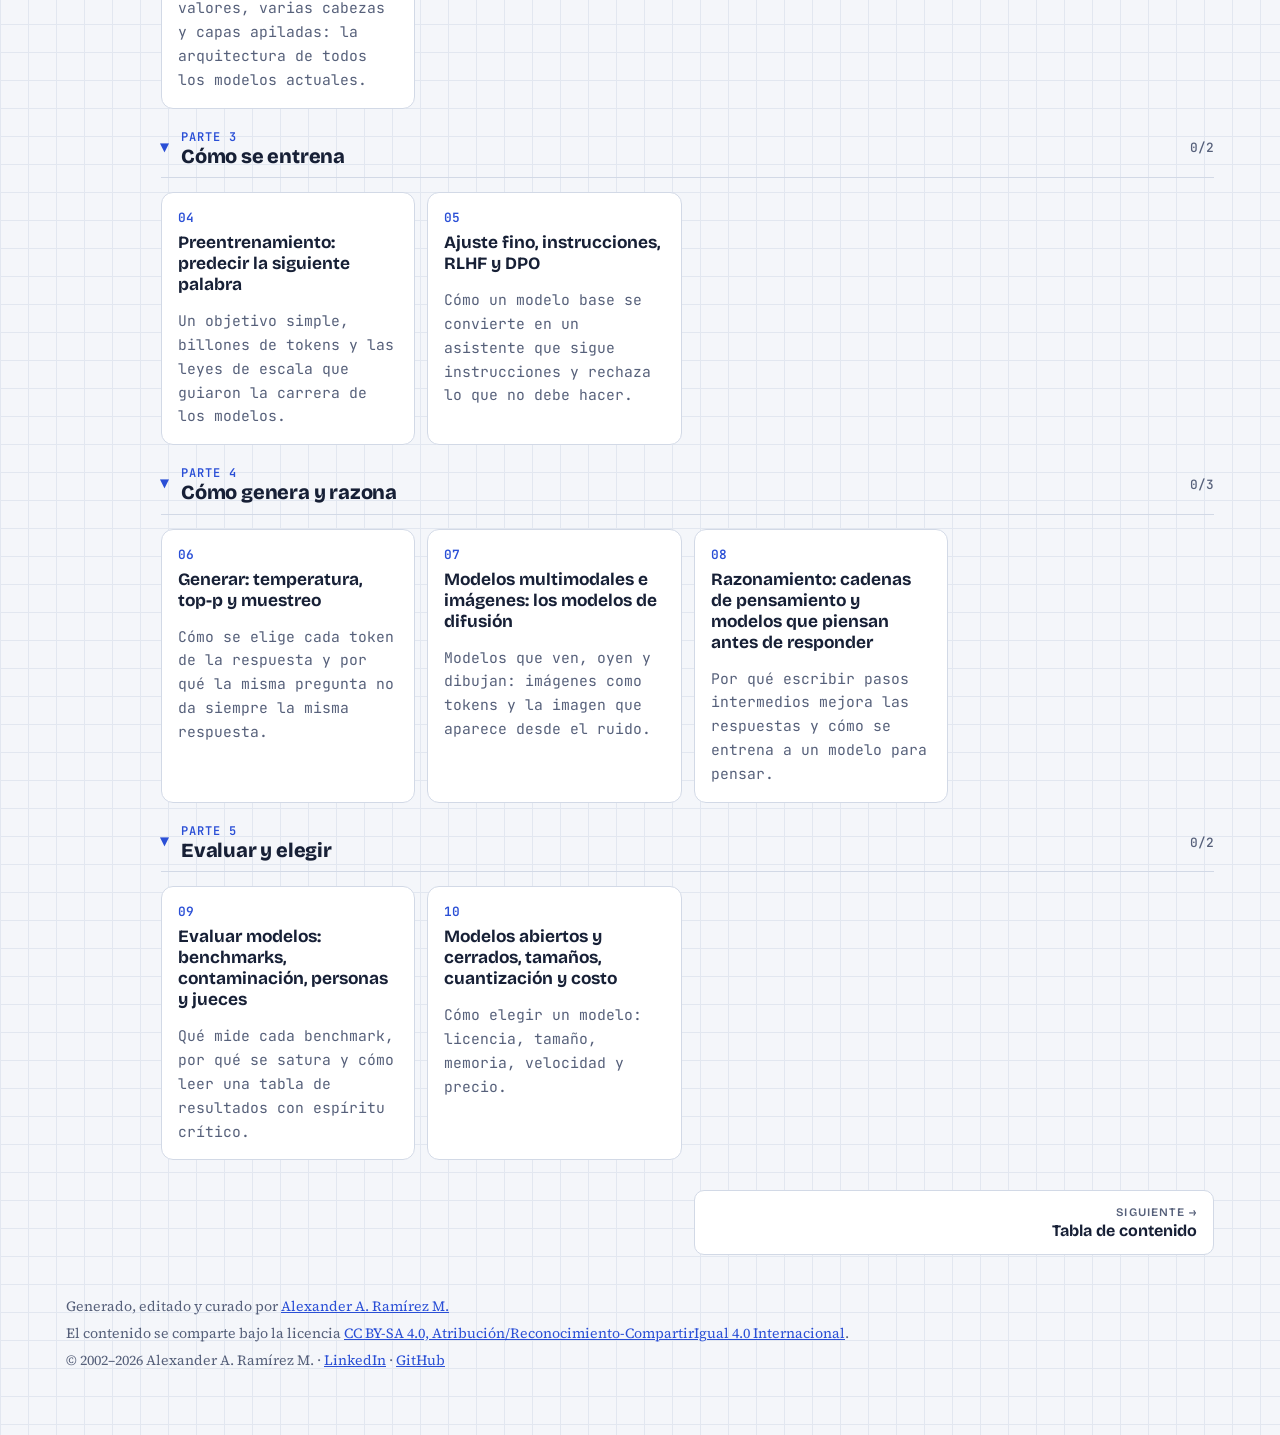
==== commit 4d4d9c1e: "Pie común: autoría, licencia CC BY-SA 4.0 y año que se actualiza solo" ====
--- a/index.html
+++ b/index.html
@@ -90,7 +90,7 @@
 <nav class="pager" id="pager" aria-label="Capítulo anterior y siguiente"></nav>
 </main>
 </div>
-<footer><span>Curso abierto de aaramirez.github.io.</span><span>Sitio publicado: <a href="https://github.com/aaramirez/modelos-de-ia" target="_blank" rel="noopener">github.com/aaramirez/modelos-de-ia</a></span></footer>
+<footer><span>Generado, editado y curado por <a href="https://www.linkedin.com/in/alexander-ramirez-morales/" target="_blank" rel="noopener">Alexander A. Ramírez M.</a></span><span>El contenido se comparte bajo la licencia <a href="https://creativecommons.org/licenses/by-sa/4.0/deed.es" target="_blank" rel="noopener">CC BY-SA 4.0, Atribución/Reconocimiento-CompartirIgual 4.0 Internacional</a>.</span><span>© 2002–<span data-anio>2026</span> Alexander A. Ramírez M. · <a href="https://www.linkedin.com/in/alexander-ramirez-morales/" target="_blank" rel="noopener">LinkedIn</a> · <a href="https://github.com/aaramirez" target="_blank" rel="noopener">GitHub</a></span><script>document.querySelectorAll('[data-anio]').forEach(function (e) { e.textContent = new Date().getFullYear(); });</script></footer>
 </div>
 <script src="assets/lab.js"></script>
 </body>
--- a/assets/style.css
+++ b/assets/style.css
@@ -347,7 +347,7 @@
 .fig .t-m{fill:var(--muted)}
 .fig .t-s{font-size:11px}
 .fig .t-xs{font-size:10px;letter-spacing:.06em}
-.fig .t-mono{font-family:var(--f-mono)}
+.fig .t-mono{font-family:var(--f-mono);font-variant-ligatures:none}
 .fig .caja{fill:var(--card);stroke:var(--line);stroke-width:1.2}
 .fig .ln{stroke:var(--muted);stroke-width:1.4;fill:none}
 .fig .ln-d{stroke-dasharray:4 4}
@@ -386,7 +386,7 @@
 .lab{grid-template-columns:minmax(0,1fr)}
 .lab select{width:100%}
 .lab .opciones label{min-width:0}
-.prose code,.practica code,.investiga code,.pruebate code,.practica a,.investiga a,.pruebate a{overflow-wrap:anywhere}
+.prose code,.practica code,.investiga code,.pruebate code,.analogia code,.caso code,.ml code,.analogia a,.caso a,.ml a,.practica a,.investiga a,.pruebate a{overflow-wrap:anywhere}
 [hidden]{display:none!important}
 .lab>*{min-width:0}
 .fig .k-warm{fill:var(--warm)} .fig .s-warm{stroke:var(--warm)}
@@ -414,14 +414,24 @@
 .cmd-nota{font-size:.82rem;color:var(--muted);margin:0}
 .cmd-l{display:flex;align-items:center;gap:8px;min-width:0}
 .cmd-l code{flex:1;min-width:0;overflow-x:auto;white-space:pre;font-size:.85rem;padding:7px 9px;background:var(--card);border:1px solid var(--line);border-radius:6px}
-.cmd-c{font:.8rem var(--f-mono);color:var(--muted);padding:2px 2px 0;overflow-wrap:anywhere}
+.cmd-c{font:.8rem var(--f-mono);color:var(--muted);padding:2px 2px 0;overflow-wrap:anywhere;font-variant-ligatures:none}
 .copiar{flex:none;font:600 .74rem var(--f-display);padding:6px 10px;border:1px solid var(--line);border-radius:6px;background:var(--card);color:var(--ink);cursor:pointer}
 .copiar:hover,.copiar:focus-visible{border-color:var(--good)}
 .copiar.ok{background:var(--good);border-color:var(--good);color:var(--card)}
 .code-copia{position:relative;min-width:0}
-.code-copia pre{max-width:100%;overflow-x:auto;padding-right:84px}
-.code-copia .copiar-todo{position:absolute;top:8px;right:8px}
-@media (max-width:640px){.code-copia .copiar-todo{position:static;display:block;width:fit-content;margin:0 0 6px auto}.code-copia pre{padding-right:12px}}
+.code-copia pre{max-width:100%;overflow-x:auto}
+.code-copia .copiar-todo{position:static;display:block;width:fit-content;margin:0 0 6px auto}
+.code-lineas{display:flex;flex-wrap:wrap;justify-content:flex-end;align-items:center;gap:6px;margin:0 0 6px}
+.code-lineas pre{flex:1 0 100%;margin:0;font-size:.86em;line-height:1.5;max-height:calc(30em + 18px);overflow-x:auto;overflow-y:auto;overscroll-behavior:contain;-webkit-overflow-scrolling:touch;scrollbar-width:thin;scrollbar-color:var(--muted) transparent;padding:8px 12px 8px 4px;background:var(--card);border:1px solid var(--line);border-radius:6px}
+.code-lineas pre:focus-visible{outline:2px solid var(--accent);outline-offset:2px}
+.code-lineas pre::-webkit-scrollbar{width:8px;height:8px}
+.code-lineas pre::-webkit-scrollbar-thumb{background:var(--muted);border-radius:4px}
+.code-lineas.abierto pre{max-height:none}
+.code-lineas code{font-size:1em;counter-reset:ln}
+.code-lineas .copiar-todo{margin:0}
+.code-lineas .ver-todo{font-size:.78rem}
+.code-lineas .ln{counter-increment:ln}
+.code-lineas .ln::before{content:counter(ln);display:inline-block;width:3ch;margin-right:1.5ch;text-align:right;color:var(--muted);opacity:.7;user-select:none;-webkit-user-select:none}
 
 /* ---- Libros de matemática: fórmulas, enunciados, demostraciones, ejercicios y prompts ---- */
 .math-display{display:block;max-width:100%;overflow-x:auto;overflow-y:hidden;padding:6px 2px;margin:4px 0;text-align:center}
